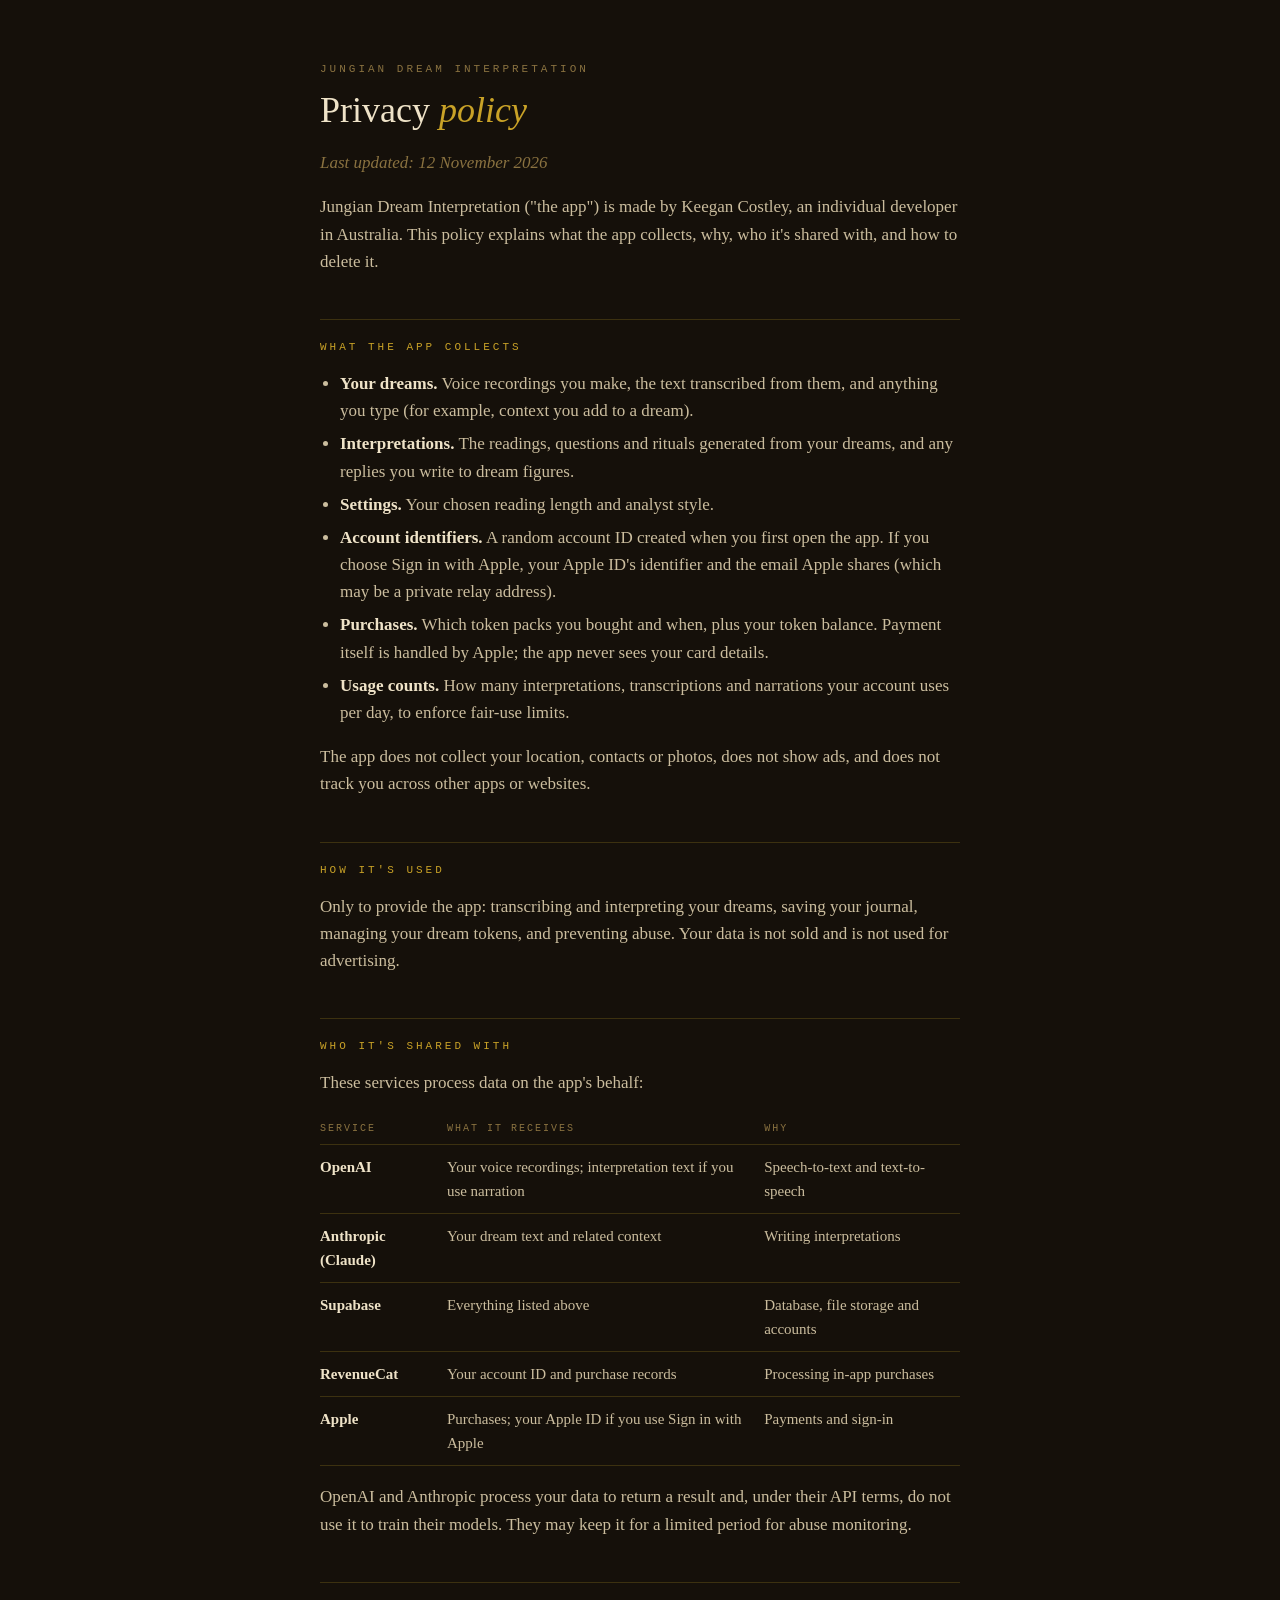
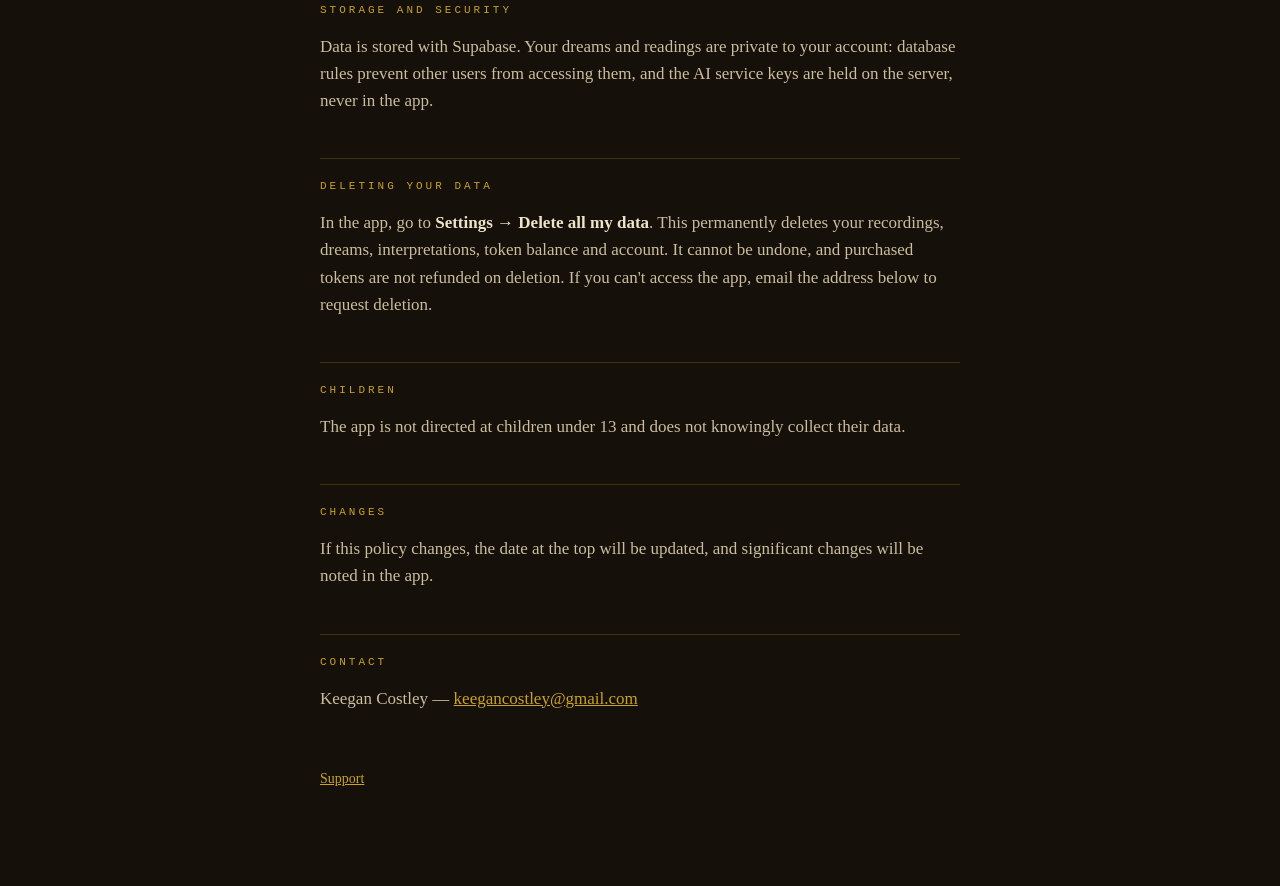
==== privacy/index.html @ 4c209dc2 "Support and privacy policy pages for Jungian Dream Interpretation Co-Authored-By: Claude Opus 5.5 <n" ====
<!doctype html>
<html lang="en">
<head>
<meta charset="utf-8">
<meta name="viewport" content="width=device-width, initial-scale=1">
<title>Privacy Policy · Jungian Dream Interpretation</title>
<link rel="stylesheet" href="../style.css">
</head>
<body>
<main>
<div class="eyebrow">Jungian Dream Interpretation</div>
<h1>Privacy <em>policy</em></h1>
<p class="updated">Last updated: 12 November 2026</p>

<p>Jungian Dream Interpretation ("the app") is made by Keegan Costley, an individual developer in Australia. This policy explains what the app collects, why, who it's shared with, and how to delete it.</p>

<h2>What the app collects</h2>
<ul>
<li><strong>Your dreams.</strong> Voice recordings you make, the text transcribed from them, and anything you type (for example, context you add to a dream).</li>
<li><strong>Interpretations.</strong> The readings, questions and rituals generated from your dreams, and any replies you write to dream figures.</li>
<li><strong>Settings.</strong> Your chosen reading length and analyst style.</li>
<li><strong>Account identifiers.</strong> A random account ID created when you first open the app. If you choose Sign in with Apple, your Apple ID's identifier and the email Apple shares (which may be a private relay address).</li>
<li><strong>Purchases.</strong> Which token packs you bought and when, plus your token balance. Payment itself is handled by Apple; the app never sees your card details.</li>
<li><strong>Usage counts.</strong> How many interpretations, transcriptions and narrations your account uses per day, to enforce fair-use limits.</li>
</ul>
<p>The app does not collect your location, contacts or photos, does not show ads, and does not track you across other apps or websites.</p>

<h2>How it's used</h2>
<p>Only to provide the app: transcribing and interpreting your dreams, saving your journal, managing your dream tokens, and preventing abuse. Your data is not sold and is not used for advertising.</p>

<h2>Who it's shared with</h2>
<p>These services process data on the app's behalf:</p>
<div class="table">
<table>
<tr><th>Service</th><th>What it receives</th><th>Why</th></tr>
<tr><td><strong>OpenAI</strong></td><td>Your voice recordings; interpretation text if you use narration</td><td>Speech-to-text and text-to-speech</td></tr>
<tr><td><strong>Anthropic (Claude)</strong></td><td>Your dream text and related context</td><td>Writing interpretations</td></tr>
<tr><td><strong>Supabase</strong></td><td>Everything listed above</td><td>Database, file storage and accounts</td></tr>
<tr><td><strong>RevenueCat</strong></td><td>Your account ID and purchase records</td><td>Processing in-app purchases</td></tr>
<tr><td><strong>Apple</strong></td><td>Purchases; your Apple ID if you use Sign in with Apple</td><td>Payments and sign-in</td></tr>
</table>
</div>
<p>OpenAI and Anthropic process your data to return a result and, under their API terms, do not use it to train their models. They may keep it for a limited period for abuse monitoring.</p>

<h2>Storage and security</h2>
<p>Data is stored with Supabase. Your dreams and readings are private to your account: database rules prevent other users from accessing them, and the AI service keys are held on the server, never in the app.</p>

<h2>Deleting your data</h2>
<p>In the app, go to <strong>Settings → Delete all my data</strong>. This permanently deletes your recordings, dreams, interpretations, token balance and account. It cannot be undone, and purchased tokens are not refunded on deletion. If you can't access the app, email the address below to request deletion.</p>

<h2>Children</h2>
<p>The app is not directed at children under 13 and does not knowingly collect their data.</p>

<h2>Changes</h2>
<p>If this policy changes, the date at the top will be updated, and significant changes will be noted in the app.</p>

<h2>Contact</h2>
<p>Keegan Costley — <a href="mailto:keegancostley@gmail.com">keegancostley@gmail.com</a></p>

<footer><a href="../">Support</a></footer>
</main>
</body>
</html>
---- style.css ----
:root {
  --paper: #15100a;
  --ink: #efe3c8;
  --ink2: #cbbd9e;
  --gold: #c9a227;
  --gold-dim: #8a7240;
  --rule: rgba(201, 162, 39, 0.22);
}
* { box-sizing: border-box; }
body {
  margin: 0;
  background: var(--paper);
  color: var(--ink2);
  font: 17px/1.6 "EB Garamond", Georgia, serif;
}
main { max-width: 680px; margin: 0 auto; padding: 64px 20px 96px; }
.eyebrow {
  font: 11px/1 "IBM Plex Mono", ui-monospace, monospace;
  letter-spacing: 3px; text-transform: uppercase; color: var(--gold-dim);
}
h1 { font-weight: 400; font-size: 36px; line-height: 1.2; color: var(--ink); margin: 14px 0 6px; }
h1 em { color: var(--gold); }
h2 {
  font: 11px/1 "IBM Plex Mono", ui-monospace, monospace;
  letter-spacing: 3px; text-transform: uppercase; color: var(--gold);
  margin: 44px 0 14px; padding-top: 22px; border-top: 1px solid var(--rule);
}
strong { color: var(--ink); font-weight: 600; }
a { color: var(--gold); }
ul { padding-left: 20px; }
li { margin: 6px 0; }
.updated { font-style: italic; color: var(--gold-dim); }
.table { overflow-x: auto; }
table { border-collapse: collapse; width: 100%; font-size: 15px; }
th, td { text-align: left; vertical-align: top; padding: 10px 12px 10px 0; border-bottom: 1px solid var(--rule); }
th { font: 10px "IBM Plex Mono", monospace; letter-spacing: 2px; text-transform: uppercase; color: var(--gold-dim); }
footer { margin-top: 56px; font-size: 14px; color: var(--gold-dim); }
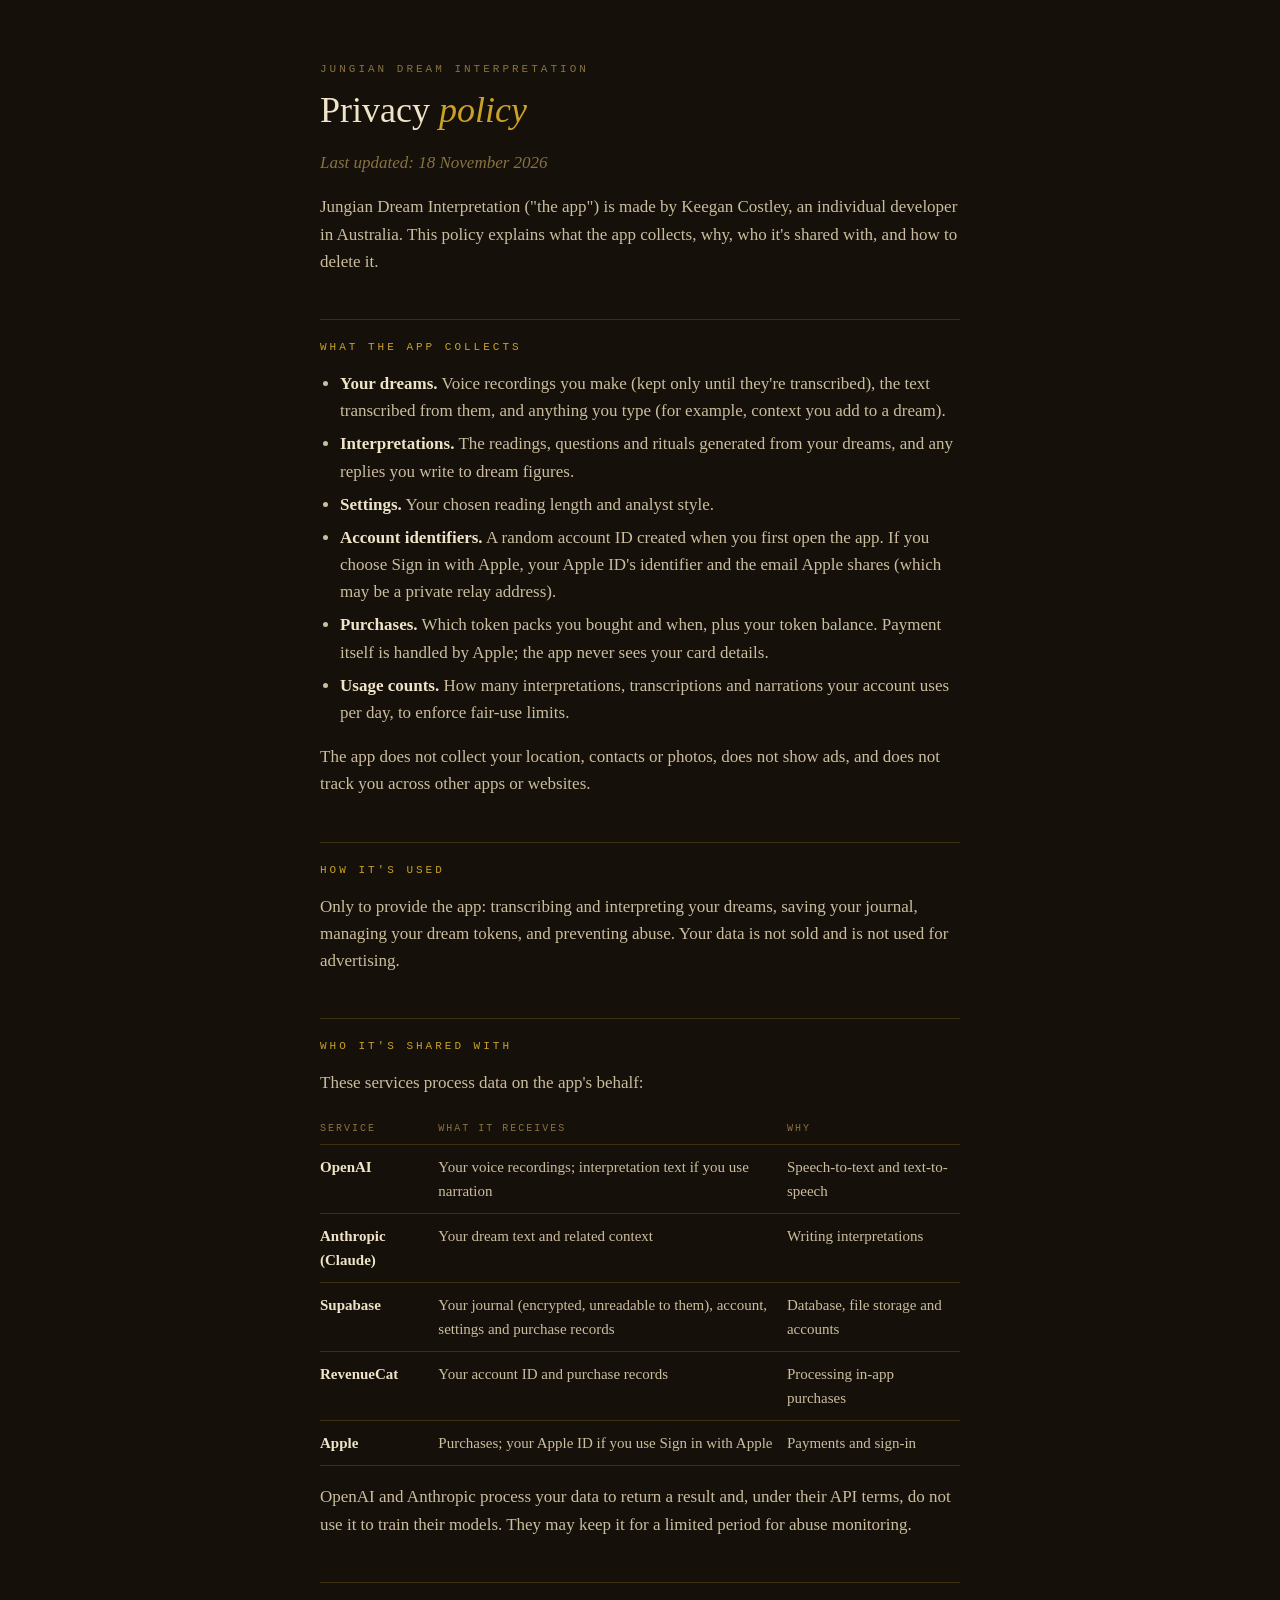
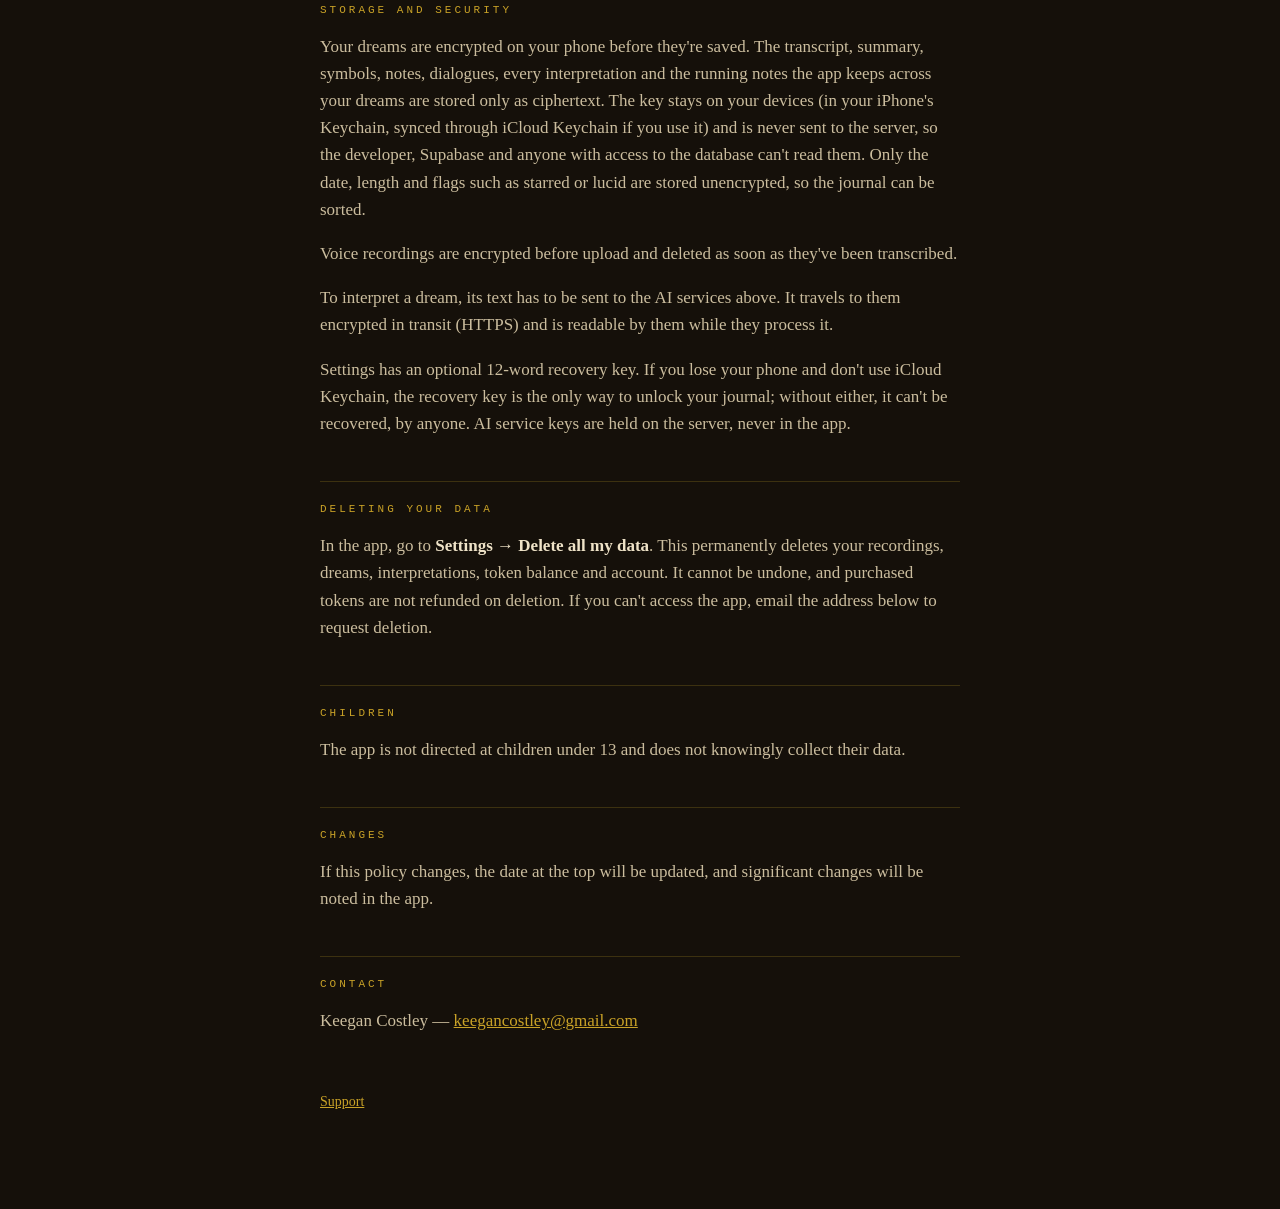
==== commit 7846a8fc: "Describe journal encryption and the recovery key Co-Authored-By: Claude Opus 5.5 <noreply@anthropic." ====
--- a/privacy/index.html
+++ b/privacy/index.html
@@ -10,13 +10,13 @@
 <main>
 <div class="eyebrow">Jungian Dream Interpretation</div>
 <h1>Privacy <em>policy</em></h1>
-<p class="updated">Last updated: 12 November 2026</p>
+<p class="updated">Last updated: 18 November 2026</p>
 
 <p>Jungian Dream Interpretation ("the app") is made by Keegan Costley, an individual developer in Australia. This policy explains what the app collects, why, who it's shared with, and how to delete it.</p>
 
 <h2>What the app collects</h2>
 <ul>
-<li><strong>Your dreams.</strong> Voice recordings you make, the text transcribed from them, and anything you type (for example, context you add to a dream).</li>
+<li><strong>Your dreams.</strong> Voice recordings you make (kept only until they're transcribed), the text transcribed from them, and anything you type (for example, context you add to a dream).</li>
 <li><strong>Interpretations.</strong> The readings, questions and rituals generated from your dreams, and any replies you write to dream figures.</li>
 <li><strong>Settings.</strong> Your chosen reading length and analyst style.</li>
 <li><strong>Account identifiers.</strong> A random account ID created when you first open the app. If you choose Sign in with Apple, your Apple ID's identifier and the email Apple shares (which may be a private relay address).</li>
@@ -35,7 +35,7 @@
 <tr><th>Service</th><th>What it receives</th><th>Why</th></tr>
 <tr><td><strong>OpenAI</strong></td><td>Your voice recordings; interpretation text if you use narration</td><td>Speech-to-text and text-to-speech</td></tr>
 <tr><td><strong>Anthropic (Claude)</strong></td><td>Your dream text and related context</td><td>Writing interpretations</td></tr>
-<tr><td><strong>Supabase</strong></td><td>Everything listed above</td><td>Database, file storage and accounts</td></tr>
+<tr><td><strong>Supabase</strong></td><td>Your journal (encrypted, unreadable to them), account, settings and purchase records</td><td>Database, file storage and accounts</td></tr>
 <tr><td><strong>RevenueCat</strong></td><td>Your account ID and purchase records</td><td>Processing in-app purchases</td></tr>
 <tr><td><strong>Apple</strong></td><td>Purchases; your Apple ID if you use Sign in with Apple</td><td>Payments and sign-in</td></tr>
 </table>
@@ -43,7 +43,10 @@
 <p>OpenAI and Anthropic process your data to return a result and, under their API terms, do not use it to train their models. They may keep it for a limited period for abuse monitoring.</p>
 
 <h2>Storage and security</h2>
-<p>Data is stored with Supabase. Your dreams and readings are private to your account: database rules prevent other users from accessing them, and the AI service keys are held on the server, never in the app.</p>
+<p>Your dreams are encrypted on your phone before they're saved. The transcript, summary, symbols, notes, dialogues, every interpretation and the running notes the app keeps across your dreams are stored only as ciphertext. The key stays on your devices (in your iPhone's Keychain, synced through iCloud Keychain if you use it) and is never sent to the server, so the developer, Supabase and anyone with access to the database can't read them. Only the date, length and flags such as starred or lucid are stored unencrypted, so the journal can be sorted.</p>
+<p>Voice recordings are encrypted before upload and deleted as soon as they've been transcribed.</p>
+<p>To interpret a dream, its text has to be sent to the AI services above. It travels to them encrypted in transit (HTTPS) and is readable by them while they process it.</p>
+<p>Settings has an optional 12-word recovery key. If you lose your phone and don't use iCloud Keychain, the recovery key is the only way to unlock your journal; without either, it can't be recovered, by anyone. AI service keys are held on the server, never in the app.</p>
 
 <h2>Deleting your data</h2>
 <p>In the app, go to <strong>Settings → Delete all my data</strong>. This permanently deletes your recordings, dreams, interpretations, token balance and account. It cannot be undone, and purchased tokens are not refunded on deletion. If you can't access the app, email the address below to request deletion.</p>
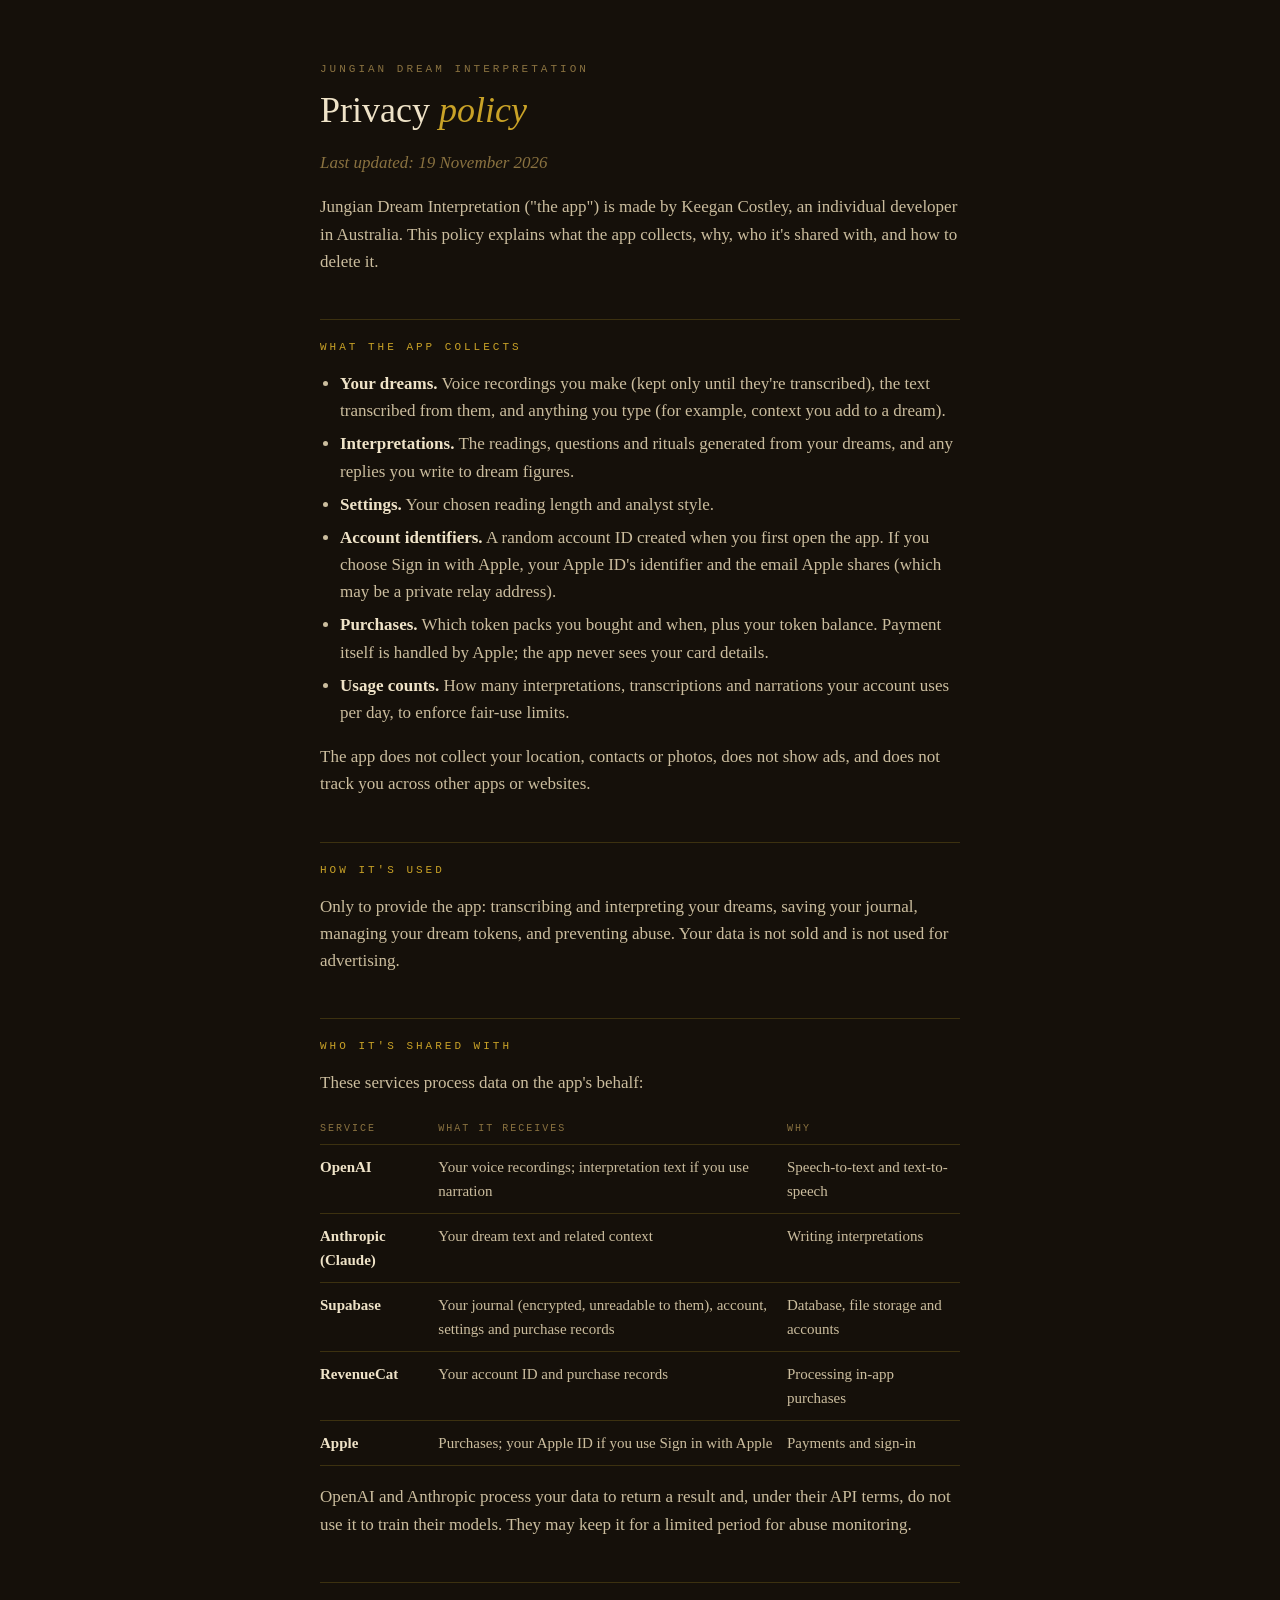
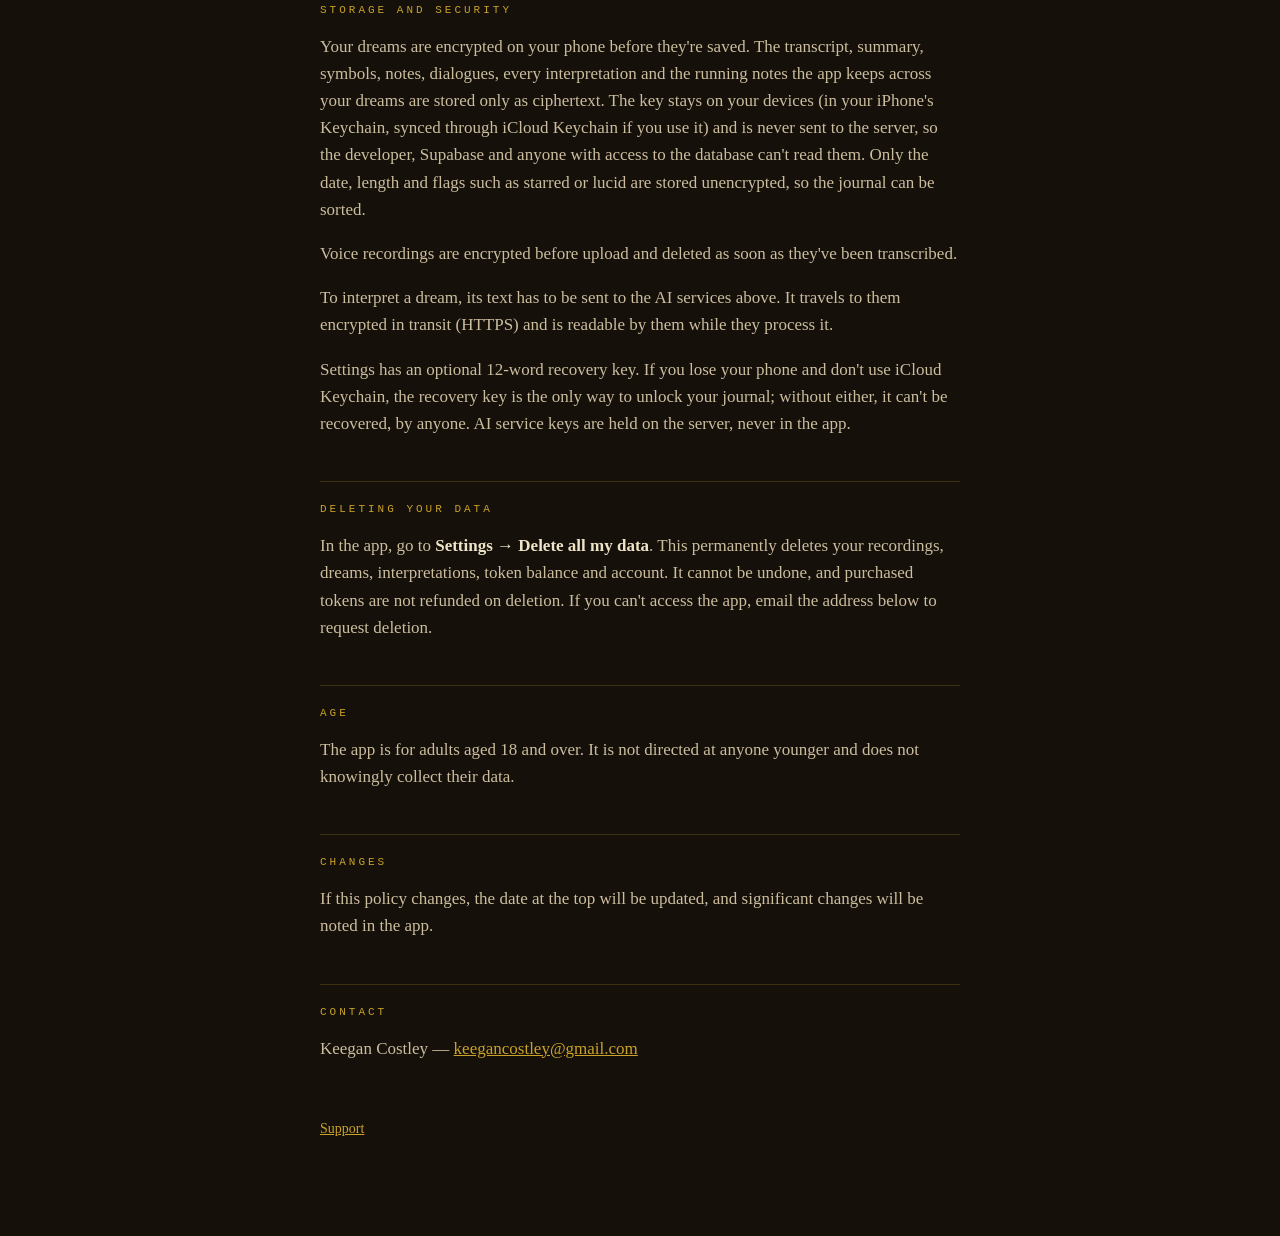
==== commit 683105e6: "Privacy policy: the app is for adults 18 and over Co-Authored-By: Claude Opus 5.5 <noreply@anthropic" ====
--- a/privacy/index.html
+++ b/privacy/index.html
@@ -10,7 +10,7 @@
 <main>
 <div class="eyebrow">Jungian Dream Interpretation</div>
 <h1>Privacy <em>policy</em></h1>
-<p class="updated">Last updated: 18 November 2026</p>
+<p class="updated">Last updated: 19 November 2026</p>
 
 <p>Jungian Dream Interpretation ("the app") is made by Keegan Costley, an individual developer in Australia. This policy explains what the app collects, why, who it's shared with, and how to delete it.</p>
 
@@ -51,8 +51,8 @@
 <h2>Deleting your data</h2>
 <p>In the app, go to <strong>Settings → Delete all my data</strong>. This permanently deletes your recordings, dreams, interpretations, token balance and account. It cannot be undone, and purchased tokens are not refunded on deletion. If you can't access the app, email the address below to request deletion.</p>
 
-<h2>Children</h2>
-<p>The app is not directed at children under 13 and does not knowingly collect their data.</p>
+<h2>Age</h2>
+<p>The app is for adults aged 18 and over. It is not directed at anyone younger and does not knowingly collect their data.</p>
 
 <h2>Changes</h2>
 <p>If this policy changes, the date at the top will be updated, and significant changes will be noted in the app.</p>
